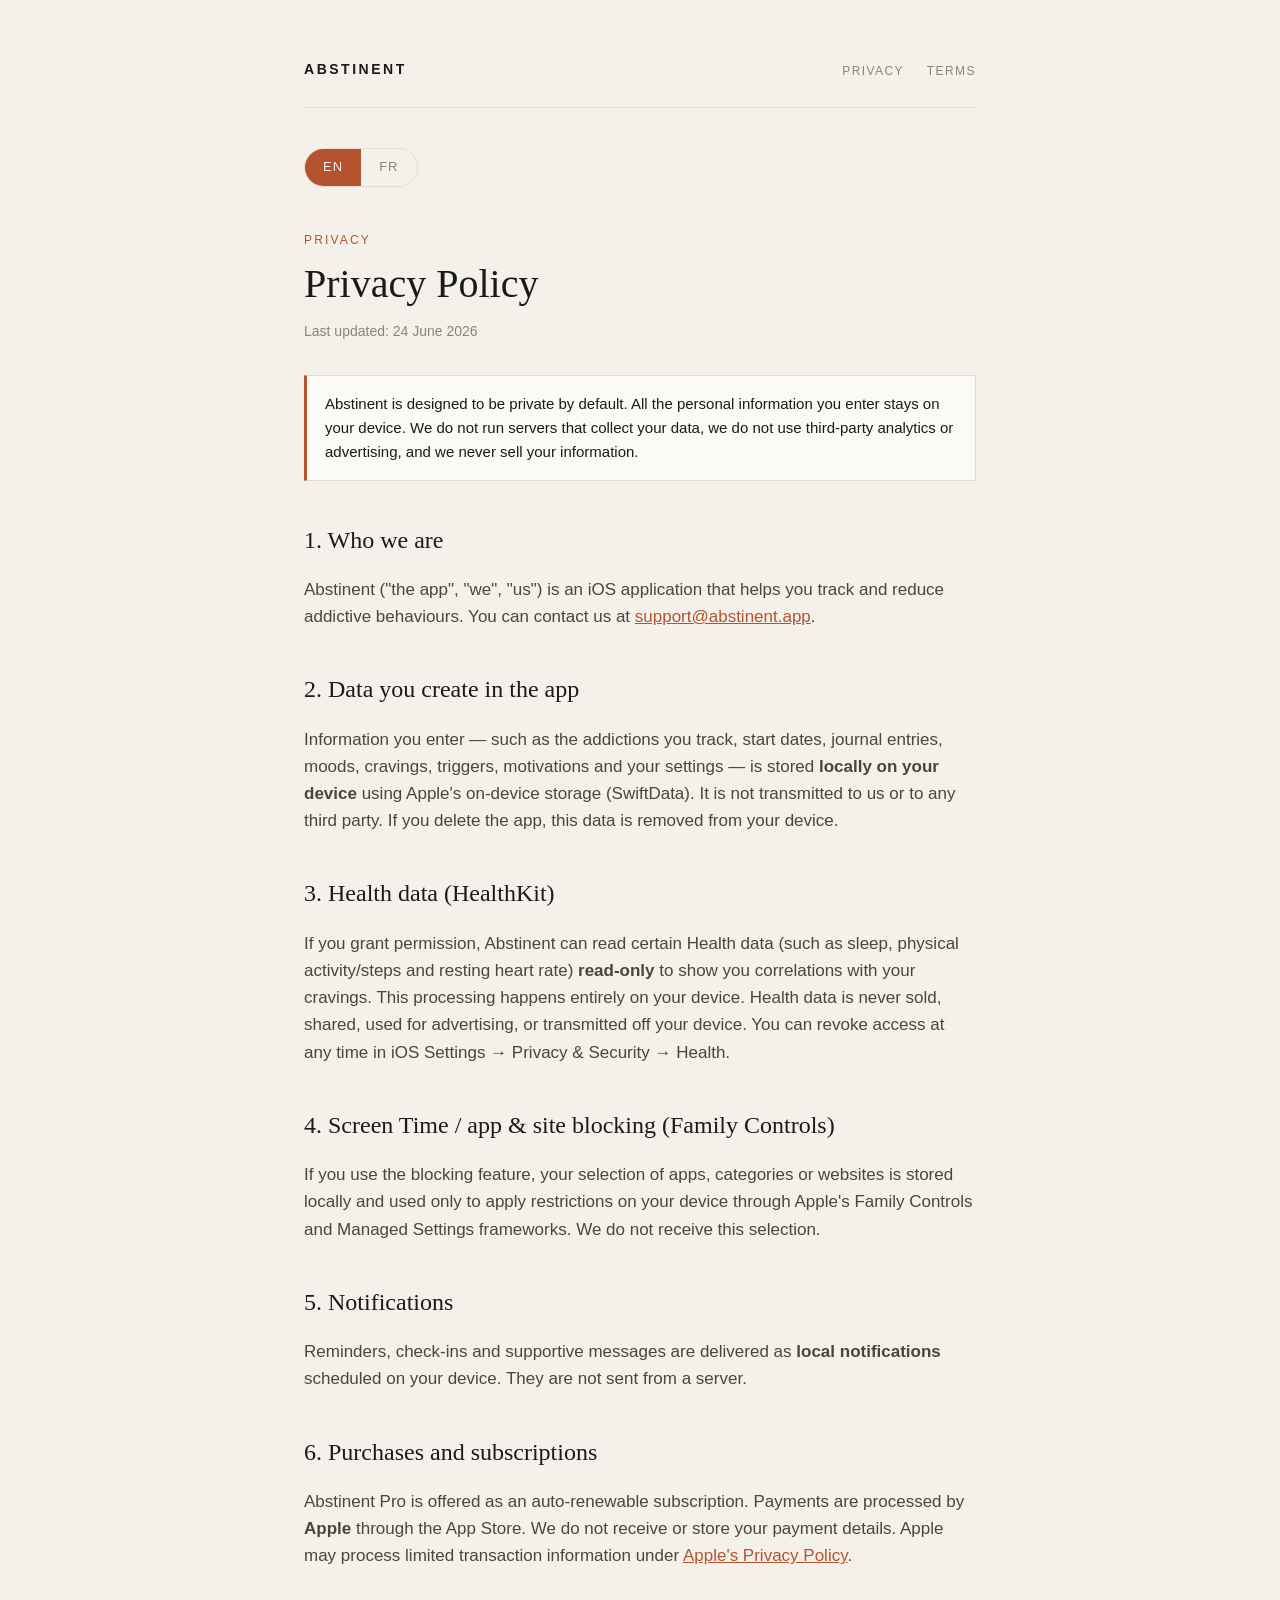
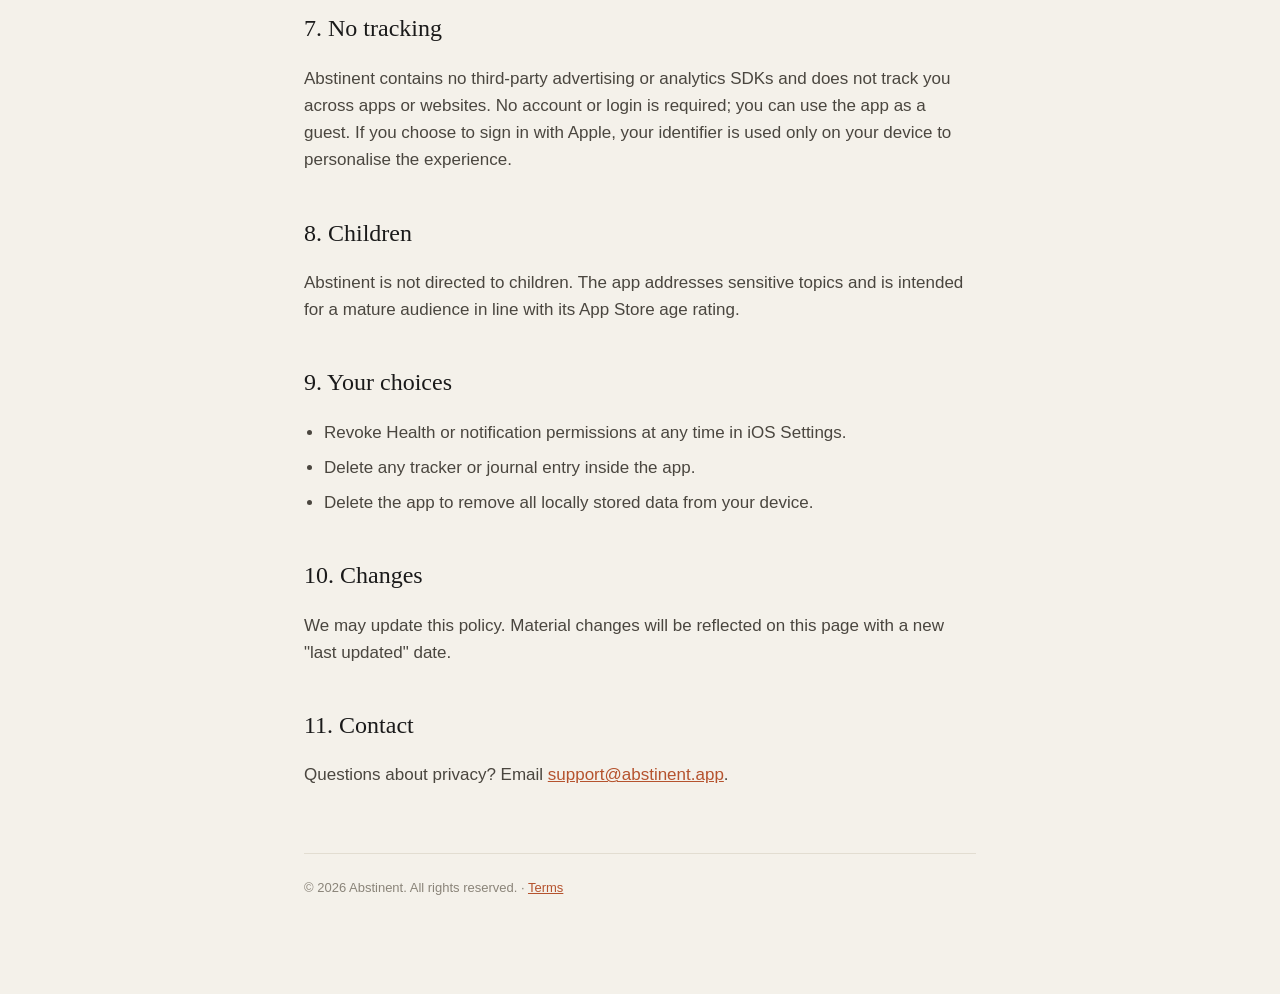
==== privacy/index.html @ 5d05bb1b "Abstinent legal site: landing, privacy policy, terms (EN/FR)" ====
<!DOCTYPE html>
<html lang="en">
<head>
  <meta charset="utf-8" />
  <meta name="viewport" content="width=device-width, initial-scale=1" />
  <title>Privacy Policy — Abstinent</title>
  <meta name="description" content="Abstinent privacy policy. All your data stays on your device. No tracking, no servers, no accounts." />
  <link rel="stylesheet" href="/style.css" />
</head>
<body>
  <div class="wrap">
    <header class="site">
      <a class="brand" href="/">Abstinent</a>
      <nav>
        <a href="/privacy">Privacy</a>
        <a href="/terms">Terms</a>
      </nav>
    </header>

    <div class="lang-toggle" role="group" aria-label="Language">
      <button data-set="en">EN</button>
      <button data-set="fr">FR</button>
    </div>

    <!-- ENGLISH -->
    <section data-lang="en">
      <p class="kicker">Privacy</p>
      <h1>Privacy Policy</h1>
      <p class="updated">Last updated: 24 June 2026</p>

      <div class="callout">
        Abstinent is designed to be private by default. All the personal information you enter
        stays on your device. We do not run servers that collect your data, we do not use
        third-party analytics or advertising, and we never sell your information.
      </div>

      <h2>1. Who we are</h2>
      <p>Abstinent ("the app", "we", "us") is an iOS application that helps you track and reduce
      addictive behaviours. You can contact us at
      <a href="mailto:support@abstinent.app">support@abstinent.app</a>.</p>

      <h2>2. Data you create in the app</h2>
      <p>Information you enter — such as the addictions you track, start dates, journal entries,
      moods, cravings, triggers, motivations and your settings — is stored <strong>locally on your
      device</strong> using Apple's on-device storage (SwiftData). It is not transmitted to us or to
      any third party. If you delete the app, this data is removed from your device.</p>

      <h2>3. Health data (HealthKit)</h2>
      <p>If you grant permission, Abstinent can read certain Health data (such as sleep, physical
      activity/steps and resting heart rate) <strong>read-only</strong> to show you correlations with
      your cravings. This processing happens entirely on your device. Health data is never sold,
      shared, used for advertising, or transmitted off your device. You can revoke access at any time
      in iOS Settings → Privacy &amp; Security → Health.</p>

      <h2>4. Screen Time / app &amp; site blocking (Family Controls)</h2>
      <p>If you use the blocking feature, your selection of apps, categories or websites is stored
      locally and used only to apply restrictions on your device through Apple's Family Controls and
      Managed Settings frameworks. We do not receive this selection.</p>

      <h2>5. Notifications</h2>
      <p>Reminders, check-ins and supportive messages are delivered as <strong>local
      notifications</strong> scheduled on your device. They are not sent from a server.</p>

      <h2>6. Purchases and subscriptions</h2>
      <p>Abstinent Pro is offered as an auto-renewable subscription. Payments are processed by
      <strong>Apple</strong> through the App Store. We do not receive or store your payment details.
      Apple may process limited transaction information under
      <a href="https://www.apple.com/legal/privacy/" target="_blank" rel="noopener">Apple's Privacy Policy</a>.</p>

      <h2>7. No tracking</h2>
      <p>Abstinent contains no third-party advertising or analytics SDKs and does not track you across
      apps or websites. No account or login is required; you can use the app as a guest. If you choose
      to sign in with Apple, your identifier is used only on your device to personalise the experience.</p>

      <h2>8. Children</h2>
      <p>Abstinent is not directed to children. The app addresses sensitive topics and is intended for
      a mature audience in line with its App Store age rating.</p>

      <h2>9. Your choices</h2>
      <ul>
        <li>Revoke Health or notification permissions at any time in iOS Settings.</li>
        <li>Delete any tracker or journal entry inside the app.</li>
        <li>Delete the app to remove all locally stored data from your device.</li>
      </ul>

      <h2>10. Changes</h2>
      <p>We may update this policy. Material changes will be reflected on this page with a new "last
      updated" date.</p>

      <h2>11. Contact</h2>
      <p>Questions about privacy? Email <a href="mailto:support@abstinent.app">support@abstinent.app</a>.</p>
    </section>

    <!-- FRANÇAIS -->
    <section data-lang="fr">
      <p class="kicker">Confidentialité</p>
      <h1>Politique de confidentialité</h1>
      <p class="updated">Dernière mise à jour : 24 juin 2026</p>

      <div class="callout">
        Abstinent est conçue pour être privée par défaut. Toutes les informations que tu saisis
        restent sur ton appareil. Nous n'exploitons aucun serveur qui collecterait tes données, nous
        n'utilisons ni outils d'analyse tiers ni publicité, et nous ne vendons jamais tes informations.
      </div>

      <h2>1. Qui sommes-nous</h2>
      <p>Abstinent (« l'app », « nous ») est une application iOS qui t'aide à suivre et réduire des
      comportements addictifs. Tu peux nous contacter à
      <a href="mailto:support@abstinent.app">support@abstinent.app</a>.</p>

      <h2>2. Données créées dans l'app</h2>
      <p>Les informations que tu saisis — addictions suivies, dates de début, entrées de journal,
      humeurs, cravings, déclencheurs, motivations et réglages — sont stockées <strong>localement sur
      ton appareil</strong> via le stockage on-device d'Apple (SwiftData). Elles ne nous sont pas
      transmises, ni à un tiers. Si tu supprimes l'app, ces données sont effacées de ton appareil.</p>

      <h2>3. Données de santé (HealthKit)</h2>
      <p>Avec ton autorisation, Abstinent peut lire certaines données Santé (sommeil, activité/pas,
      fréquence cardiaque au repos) en <strong>lecture seule</strong> pour t'afficher des corrélations
      avec tes cravings. Ce traitement a lieu entièrement sur ton appareil. Les données de santé ne
      sont jamais vendues, partagées, utilisées à des fins publicitaires ni transmises hors de ton
      appareil. Tu peux révoquer l'accès à tout moment dans Réglages iOS → Confidentialité et sécurité
      → Santé.</p>

      <h2>4. Temps d'écran / blocage d'apps et sites (Family Controls)</h2>
      <p>Si tu utilises la fonction de blocage, ta sélection d'apps, catégories ou sites est stockée
      localement et sert uniquement à appliquer des restrictions sur ton appareil via les frameworks
      Family Controls et Managed Settings d'Apple. Nous ne recevons pas cette sélection.</p>

      <h2>5. Notifications</h2>
      <p>Rappels, check-ins et messages de soutien sont délivrés sous forme de <strong>notifications
      locales</strong> planifiées sur ton appareil. Elles ne proviennent pas d'un serveur.</p>

      <h2>6. Achats et abonnements</h2>
      <p>Abstinent Pro est proposé sous forme d'abonnement à renouvellement automatique. Les paiements
      sont traités par <strong>Apple</strong> via l'App Store. Nous ne recevons ni ne stockons tes
      informations de paiement. Apple peut traiter des informations de transaction limitées selon la
      <a href="https://www.apple.com/legal/privacy/" target="_blank" rel="noopener">politique de confidentialité d'Apple</a>.</p>

      <h2>7. Aucun pistage</h2>
      <p>Abstinent ne contient aucun SDK publicitaire ou d'analyse tiers et ne te piste pas à travers
      les apps ou les sites. Aucun compte n'est requis ; tu peux utiliser l'app en mode invité. Si tu
      choisis « Se connecter avec Apple », ton identifiant est utilisé uniquement sur ton appareil pour
      personnaliser l'expérience.</p>

      <h2>8. Enfants</h2>
      <p>Abstinent ne s'adresse pas aux enfants. L'app traite de sujets sensibles et vise un public
      mature, conformément à sa classification d'âge sur l'App Store.</p>

      <h2>9. Tes choix</h2>
      <ul>
        <li>Révoquer les autorisations Santé ou notifications à tout moment dans les Réglages iOS.</li>
        <li>Supprimer n'importe quel suivi ou entrée de journal dans l'app.</li>
        <li>Supprimer l'app pour effacer toutes les données stockées localement.</li>
      </ul>

      <h2>10. Modifications</h2>
      <p>Nous pouvons mettre à jour cette politique. Les changements importants seront reflétés sur
      cette page avec une nouvelle date de « dernière mise à jour ».</p>

      <h2>11. Contact</h2>
      <p>Des questions sur la confidentialité ? Écris à
      <a href="mailto:support@abstinent.app">support@abstinent.app</a>.</p>
    </section>

    <footer class="site">
      <span data-lang="en">© 2026 Abstinent. All rights reserved. · <a href="/terms">Terms</a></span>
      <span data-lang="fr">© 2026 Abstinent. Tous droits réservés. · <a href="/terms">Conditions</a></span>
    </footer>
  </div>
  <script src="/app.js"></script>
</body>
</html>
---- style.css ----
:root {
  --paper: #f4f1ea;
  --surface: #fbfaf6;
  --ink: #1a1a1a;
  --ink-2: #4a463f;
  --ink-3: #8a8479;
  --accent: #b5532e;
  --line: #e2ddd1;
  --hairline: #ece8dd;
}

* { box-sizing: border-box; }

html { -webkit-text-size-adjust: 100%; }

body {
  margin: 0;
  background: var(--paper);
  color: var(--ink);
  font-family: -apple-system, BlinkMacSystemFont, "Segoe UI", Roboto, Helvetica, Arial, sans-serif;
  font-size: 17px;
  line-height: 1.6;
}

.wrap {
  max-width: 720px;
  margin: 0 auto;
  padding: 32px 24px 96px;
}

header.site {
  display: flex;
  align-items: center;
  justify-content: space-between;
  padding: 24px 0;
  border-bottom: 1px solid var(--line);
  margin-bottom: 40px;
}

.brand {
  font-weight: 700;
  letter-spacing: 0.18em;
  text-transform: uppercase;
  font-size: 14px;
  color: var(--ink);
  text-decoration: none;
}

nav a {
  color: var(--ink-3);
  text-decoration: none;
  font-size: 12px;
  letter-spacing: 0.12em;
  text-transform: uppercase;
  margin-left: 18px;
}
nav a:hover { color: var(--accent); }

.kicker {
  font-size: 12px;
  letter-spacing: 0.18em;
  text-transform: uppercase;
  color: var(--accent);
  margin-bottom: 12px;
}

h1 {
  font-family: Georgia, "Times New Roman", serif;
  font-weight: 400;
  font-size: 40px;
  line-height: 1.1;
  margin: 0 0 8px;
}

h2 {
  font-family: Georgia, "Times New Roman", serif;
  font-weight: 400;
  font-size: 24px;
  margin: 40px 0 12px;
}

.updated { color: var(--ink-3); font-size: 14px; margin-bottom: 32px; }

p, li { color: var(--ink-2); }
a { color: var(--accent); }

ul { padding-left: 20px; }
li { margin-bottom: 8px; }

.lang-toggle {
  display: inline-flex;
  border: 1px solid var(--line);
  border-radius: 999px;
  overflow: hidden;
  margin-bottom: 32px;
}
.lang-toggle button {
  border: 0;
  background: transparent;
  color: var(--ink-3);
  font: inherit;
  font-size: 13px;
  letter-spacing: 0.08em;
  text-transform: uppercase;
  padding: 8px 18px;
  cursor: pointer;
}
.lang-toggle button.active {
  background: var(--accent);
  color: var(--paper);
}

[data-lang] { display: none; }
body.lang-en [data-lang="en"] { display: block; }
body.lang-fr [data-lang="fr"] { display: block; }

.callout {
  background: var(--surface);
  border: 1px solid var(--line);
  border-left: 3px solid var(--accent);
  padding: 16px 18px;
  margin: 24px 0;
  font-size: 15px;
}

footer.site {
  border-top: 1px solid var(--line);
  margin-top: 64px;
  padding-top: 24px;
  color: var(--ink-3);
  font-size: 13px;
}

.hero { padding: 24px 0 8px; }
.hero p { font-size: 19px; color: var(--ink-2); }
.links-row { margin-top: 32px; }
.links-row a {
  display: inline-block;
  margin-right: 20px;
  font-size: 13px;
  letter-spacing: 0.08em;
  text-transform: uppercase;
}
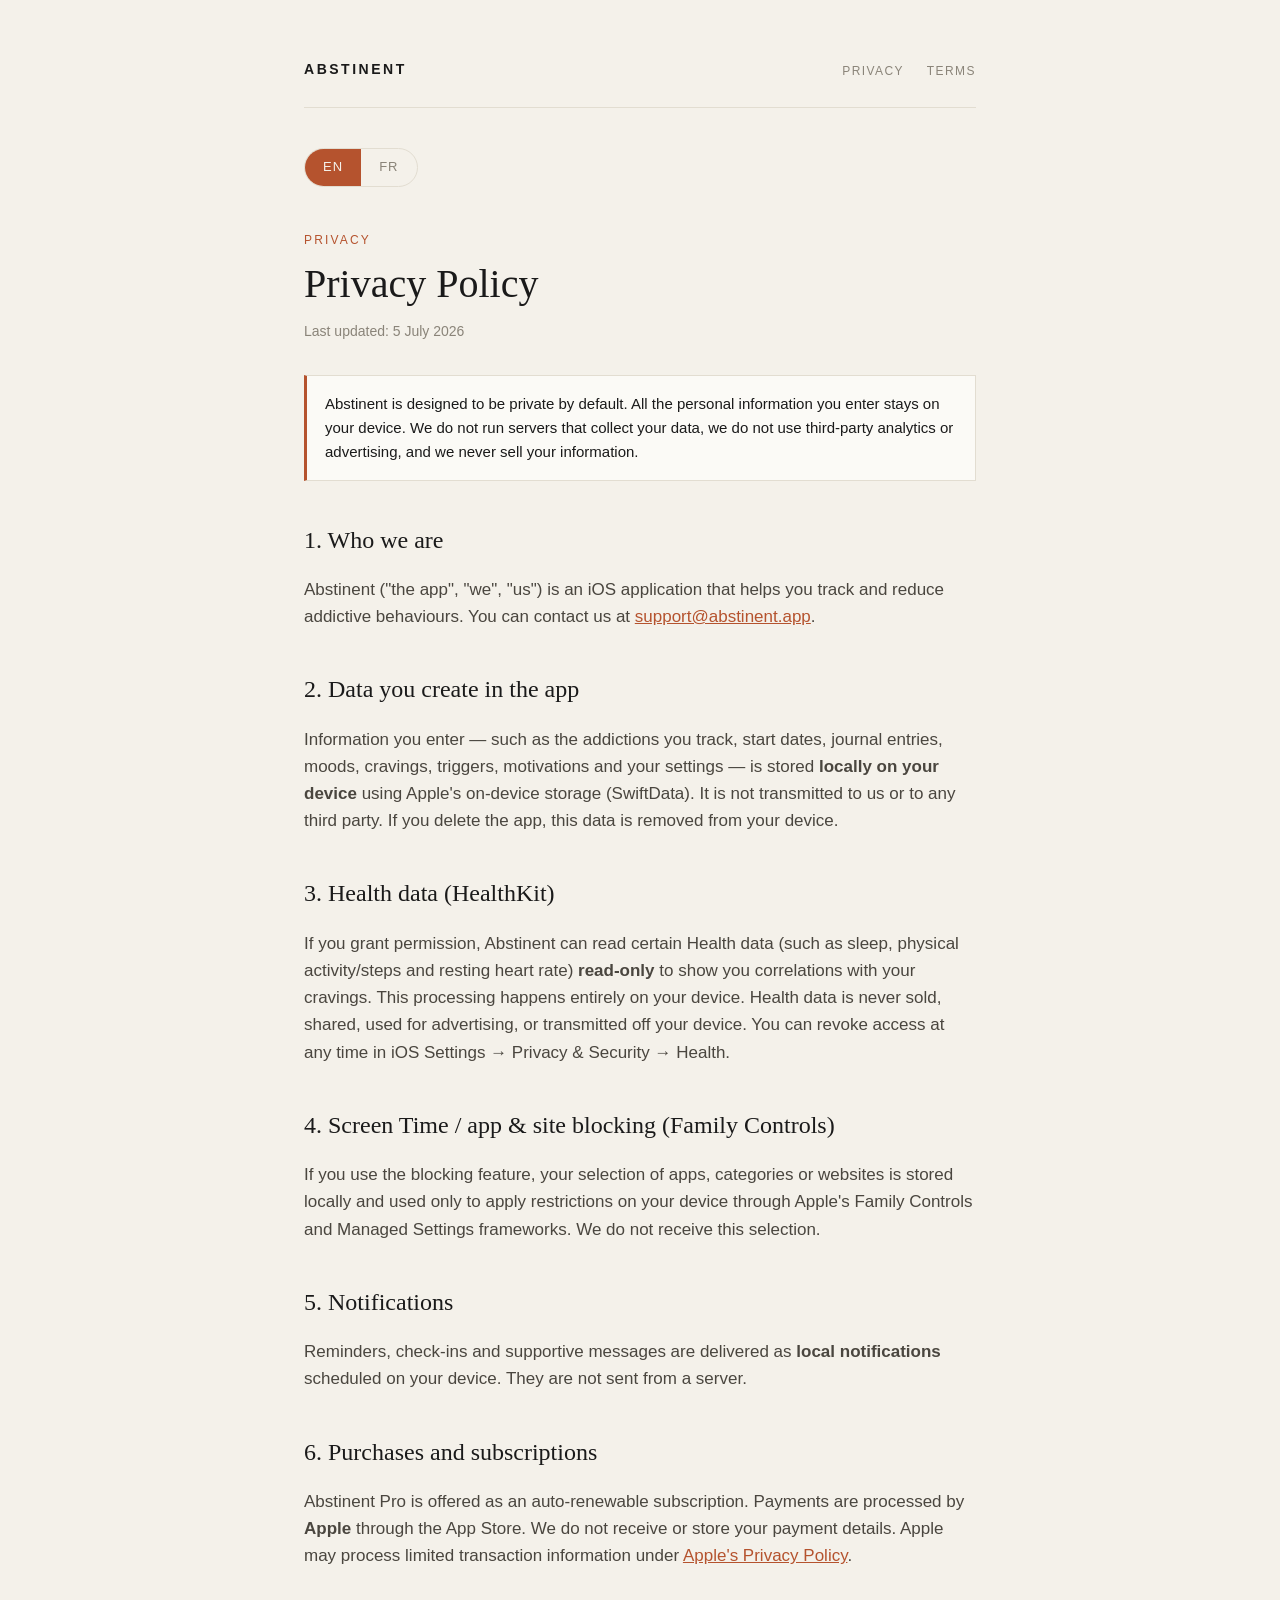
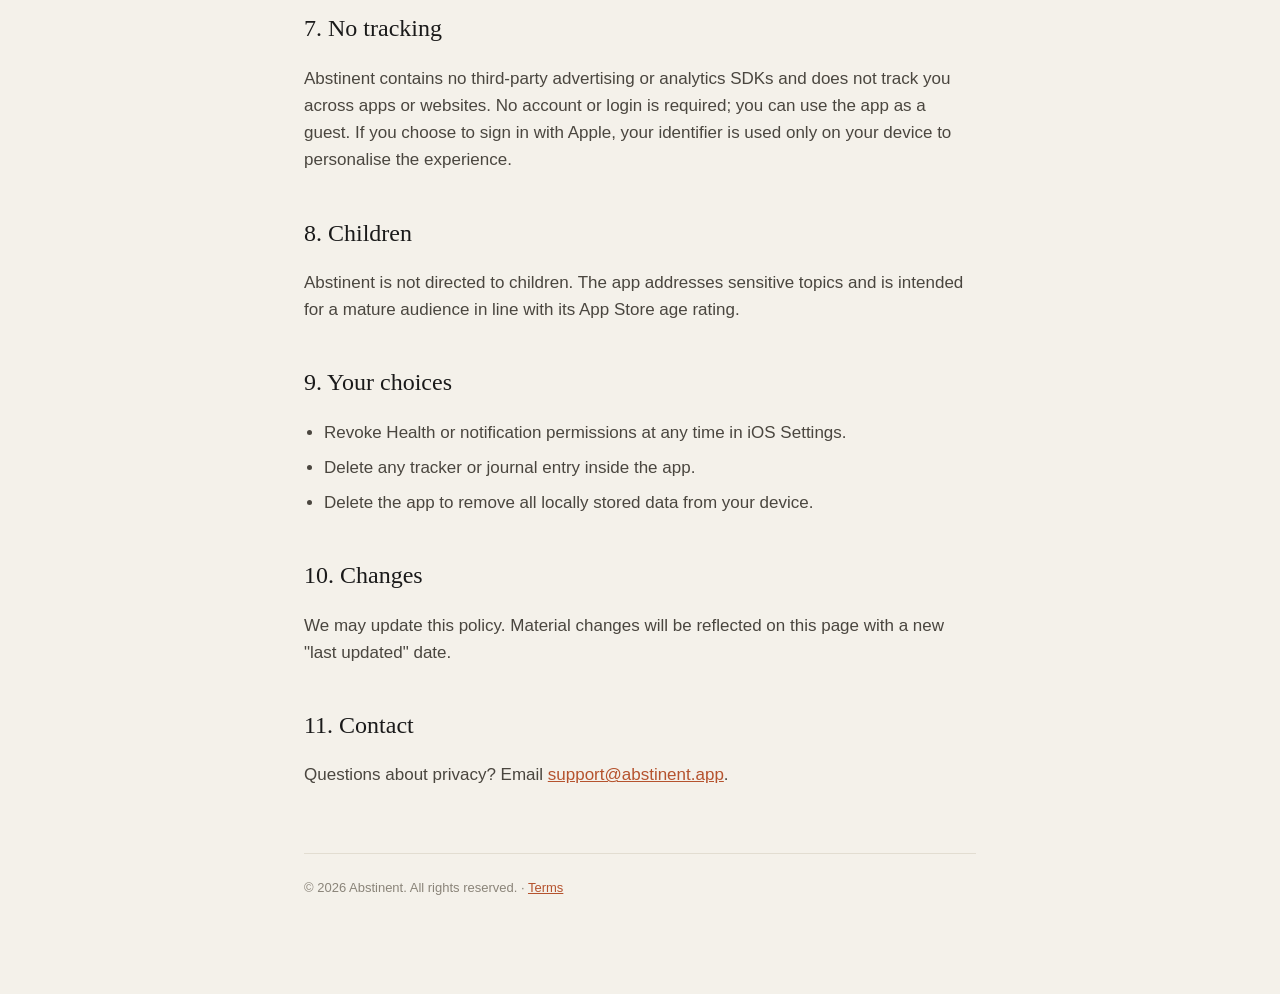
==== commit 9fc78c16: "Refresh marketing site with App Store CTA and feature overview. Sync landing page, styles, and priva" ====
--- a/privacy/index.html
+++ b/privacy/index.html
@@ -26,7 +26,7 @@
     <section data-lang="en">
       <p class="kicker">Privacy</p>
       <h1>Privacy Policy</h1>
-      <p class="updated">Last updated: 24 June 2026</p>
+      <p class="updated">Last updated: 5 July 2026</p>
 
       <div class="callout">
         Abstinent is designed to be private by default. All the personal information you enter
@@ -95,7 +95,7 @@
     <section data-lang="fr">
       <p class="kicker">Confidentialité</p>
       <h1>Politique de confidentialité</h1>
-      <p class="updated">Dernière mise à jour : 24 juin 2026</p>
+      <p class="updated">Dernière mise à jour : 5 juillet 2026</p>
 
       <div class="callout">
         Abstinent est conçue pour être privée par défaut. Toutes les informations que tu saisis
--- a/style.css
+++ b/style.css
@@ -132,7 +132,77 @@
 }
 
 .hero { padding: 24px 0 8px; }
-.hero p { font-size: 19px; color: var(--ink-2); }
+.hero p.lead { font-size: 19px; color: var(--ink-2); max-width: 42em; }
+.hero p.lead strong { color: var(--ink); font-weight: 600; }
+
+.cta-row { margin-top: 28px; }
+
+.app-store-badge {
+  display: inline-flex;
+  flex-direction: column;
+  justify-content: center;
+  min-width: 180px;
+  padding: 10px 22px;
+  background: var(--ink);
+  color: var(--paper);
+  border-radius: 10px;
+  text-decoration: none;
+  line-height: 1.2;
+  transition: opacity 0.15s ease;
+}
+.app-store-badge:hover { opacity: 0.88; color: var(--paper); }
+.badge-label { font-size: 11px; letter-spacing: 0.02em; }
+.badge-store { font-size: 22px; font-weight: 600; letter-spacing: -0.02em; }
+
+.feature-grid {
+  display: grid;
+  grid-template-columns: 1fr;
+  gap: 16px;
+  margin: 8px 0 40px;
+}
+@media (min-width: 600px) {
+  .feature-grid { grid-template-columns: 1fr 1fr; }
+}
+
+.feature-card {
+  background: var(--surface);
+  border: 1px solid var(--line);
+  padding: 20px 22px;
+}
+.feature-card h3 {
+  font-family: Georgia, "Times New Roman", serif;
+  font-size: 20px;
+  font-weight: 400;
+  margin: 0 0 8px;
+  color: var(--ink);
+}
+.feature-card p { margin: 0; font-size: 15px; }
+
+.tier-grid {
+  display: grid;
+  grid-template-columns: 1fr;
+  gap: 16px;
+  margin: 8px 0 32px;
+}
+@media (min-width: 520px) {
+  .tier-grid { grid-template-columns: 1fr 1fr; }
+}
+.tier-card {
+  border: 1px solid var(--line);
+  padding: 20px 22px;
+  background: var(--surface);
+}
+.tier-card.tier-pro {
+  border-left: 3px solid var(--accent);
+}
+.tier-card h3 {
+  font-family: Georgia, "Times New Roman", serif;
+  font-size: 20px;
+  margin: 0 0 12px;
+}
+.tier-card ul { margin: 0; padding-left: 18px; }
+.tier-card li { font-size: 15px; margin-bottom: 6px; }
+
 .links-row { margin-top: 32px; }
 .links-row a {
   display: inline-block;
